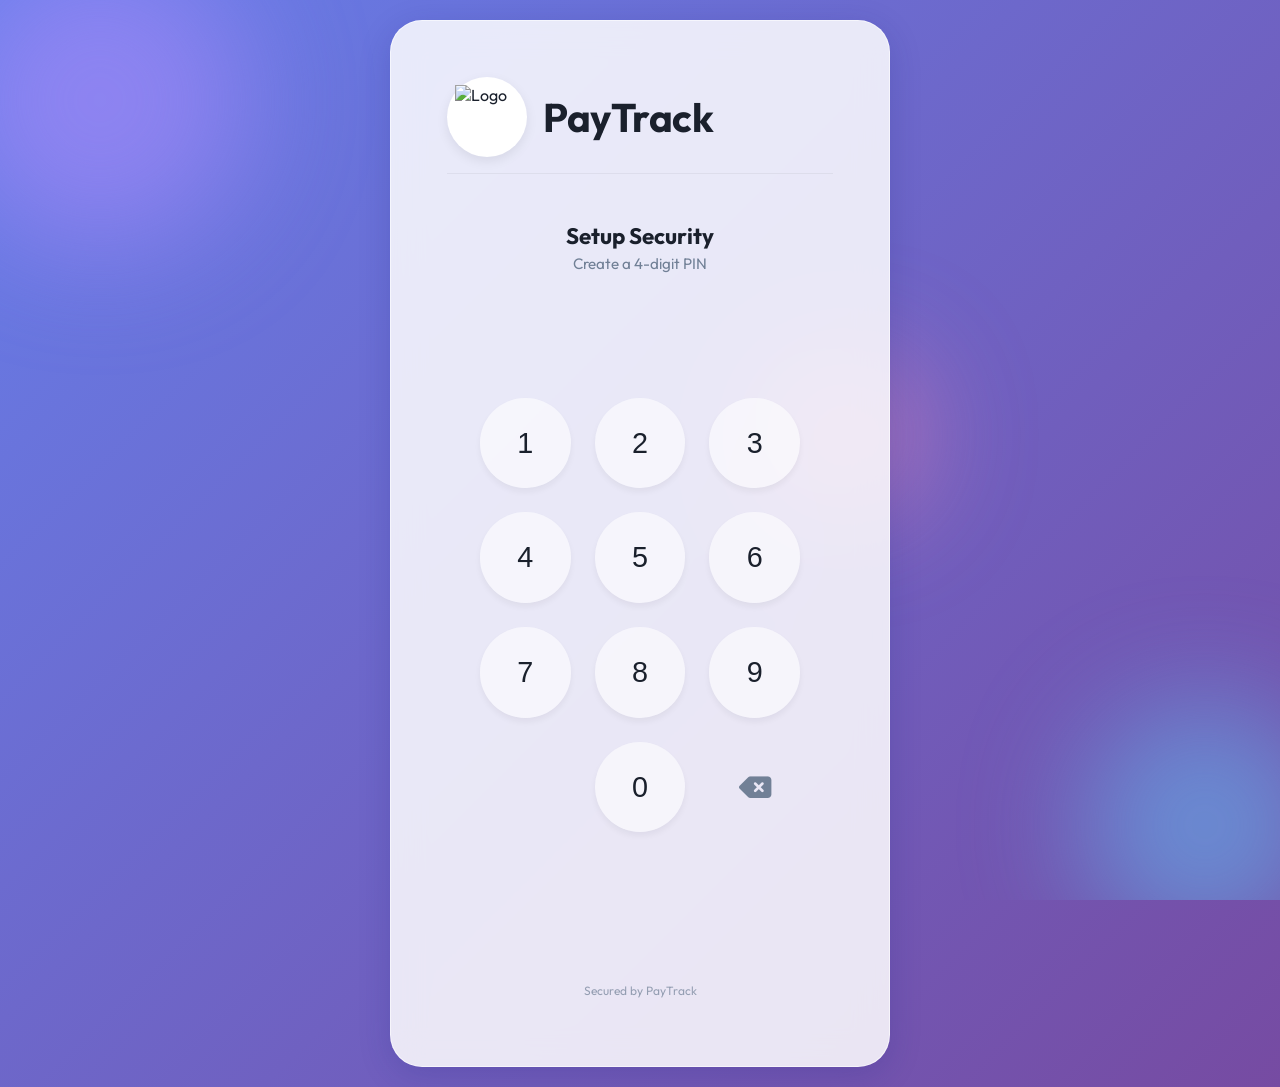
==== index.html @ 03d17786 "add these files of app Paytrack for website of the app" ====
<!DOCTYPE html>
<html lang="en">
<head>
    <meta charset="UTF-8">
    <meta name="viewport" content="width=device-width, initial-scale=1.0">
    <title>Pay-Track</title>
    <link rel="icon" type="image/png" href="Paytrack-icon.png">
    <!-- Font Awesome for Background Icons -->
    <link href="https://cdnjs.cloudflare.com/ajax/libs/font-awesome/6.4.0/css/all.min.css" rel="stylesheet"/>
    <!-- Modern Font -->
    <link rel="preconnect" href="https://fonts.googleapis.com">
    <link rel="preconnect" href="https://fonts.gstatic.com" crossorigin>
    <link href="https://fonts.googleapis.com/css2?family=Inter:wght@300;400;800&display=swap" rel="stylesheet">
    <link rel="stylesheet" href="splash.css">
</head>
<body>

    <!-- Ambient Background Elements -->
    <div id="ambient-bg">
        <!-- Original Glows -->
        <div class="glow-orb orb-1"></div>
        <div class="glow-orb orb-2"></div>
        <div class="glow-orb orb-3"></div>

        <!-- New Background Icons -->
        <i class="fas fa-lock bg-icon icon-lock"></i>
        <i class="fas fa-dollar-sign bg-icon icon-dollar"></i>
        <i class="fas fa-coins bg-icon icon-coins"></i>
        <i class="fas fa-crown bg-icon icon-crown"></i>
        <i class="fas fa-shield-alt bg-icon icon-shield"></i>
        <i class="fas fa-wallet bg-icon icon-wallet"></i>
    </div>

    <!-- Main Content -->
    <div class="splash-content">
        
        <!-- The Beautiful Loader & Logo -->
        <div class="loader-wrapper">
            <div class="loader-ring"></div>
            <div class="logo-container">
                <!-- Using onerror to handle missing images gracefully -->
                <img src="Paytrack-icon.png" alt="Pay-Track" class="splash-logo" onerror="this.src='splsh app image.jpeg'">
            </div>
        </div>

        <!-- Text -->
        <div class="text-container">
            <h1 class="app-title">Pay-Track</h1>
            <p class="app-subtitle">Secure Financial Management</p>
        </div>

    </div>

    <!-- Minimal Footer (Hidden via CSS) -->
    <div class="footer-credit">
        <span class="footer-text">Loading Assets</span>
        <div class="footer-dots">
            <div class="dot"></div>
            <div class="dot"></div>
            <div class="dot"></div>
        </div>
    </div>

    <script>
        // Redirect after animation completes (approx 4 seconds)
        setTimeout(() => {
            window.location.replace('lock.html');
        }, 5000);
    </script>
</body>
</html>
---- splash.css ----
:root {
    /* Deep, rich gradient */
    --bg-gradient: linear-gradient(135deg, #1e3c72 0%, #2a5298 50%, #667eea 100%);
    --accent-color: #4facfe;
    --text-color: #ffffff;
    --glass-border: rgba(255, 255, 255, 0.2);
}

body, html {
    margin: 0;
    padding: 0;
    height: 100%;
    width: 100%;
    font-family: 'Inter', sans-serif;
    overflow: hidden;
    background: var(--bg-gradient);
    display: flex;
    justify-content: center;
    align-items: center;
}

/* --- Ambient Background Animation --- */
#ambient-bg {
    position: absolute;
    top: 0;
    left: 0;
    width: 100%;
    height: 100%;
    z-index: 1;
    overflow: hidden;
    pointer-events: none; /* Ensure icons don't interfere with clicks */
}

.glow-orb {
    position: absolute;
    border-radius: 50%;
    filter: blur(80px);
    opacity: 0.4;
    animation: floatOrb 20s infinite ease-in-out;
}

.orb-1 { width: 400px; height: 400px; background: #764ba2; top: -100px; left: -100px; }
.orb-2 { width: 300px; height: 300px; background: #00f2fe; bottom: -50px; right: -50px; animation-delay: -5s; }
.orb-3 { width: 200px; height: 200px; background: #43e97b; top: 40%; left: 30%; opacity: 0.2; animation-duration: 25s; }

@keyframes floatOrb {
    0%, 100% { transform: translate(0, 0); }
    50% { transform: translate(30px, 50px); }
}

/* --- Background Icons --- */
.bg-icon {
    position: absolute;
    color: rgba(255, 255, 255, 0.08); /* Low opacity for subtle look */
    z-index: 2;
    animation: floatIcon 10s infinite ease-in-out;
}

.icon-lock   { top: 15%; left: 15%; font-size: 4rem; animation-delay: 0s; }
.icon-dollar { top: 20%; right: 20%; font-size: 5rem; animation-delay: -2s; transform: rotate(15deg); }
.icon-coins  { bottom: 25%; left: 10%; font-size: 3.5rem; animation-delay: -4s; }
.icon-crown  { bottom: 20%; right: 15%; font-size: 4.5rem; animation-delay: -1s; color: rgba(255, 215, 0, 0.15); /* Slight gold tint */ }
.icon-shield { top: 40%; left: 80%; font-size: 3rem; animation-delay: -3s; }
.icon-wallet { top: 50%; left: 5%; font-size: 3rem; animation-delay: -5s; }

@keyframes floatIcon {
    0%, 100% { transform: translateY(0) rotate(0deg); }
    50% { transform: translateY(-20px) rotate(10deg); }
}

/* --- Main Content --- */
.splash-content {
    position: relative;
    z-index: 10;
    display: flex;
    flex-direction: column;
    align-items: center;
    justify-content: center;
}

/* --- The Beautiful Loader (Orbit Ring) --- */
.loader-wrapper {
    position: relative;
    /* Increased Size from 180px to 260px */
    width: 260px; 
    height: 260px;
    display: flex;
    align-items: center;
    justify-content: center;
    margin-bottom: 2.5rem;
}

/* The spinning ring */
.loader-ring {
    position: absolute;
    width: 100%;
    height: 100%;
    border-radius: 50%;
    border: 4px solid transparent; /* Slightly thicker */
    border-top-color: var(--accent-color);
    border-right-color: rgba(79, 172, 254, 0.5);
    animation: spin 1.5s linear infinite;
    z-index: 1;
}

/* Second, slower ring for depth */
.loader-ring::before {
    content: "";
    position: absolute;
    top: 10px; left: 10px; right: 10px; bottom: 10px;
    border-radius: 50%;
    border: 4px solid transparent;
    border-top-color: rgba(255, 255, 255, 0.6);
    border-left-color: rgba(255, 255, 255, 0.3);
    animation: spin 3s linear infinite reverse;
}

@keyframes spin {
    0% { transform: rotate(0deg); }
    100% { transform: rotate(360deg); }
}

/* Logo Container (Solid White) */
.logo-container {
    /* Increased Size from 140px to 200px */
    width: 200px;
    height: 200px;
    background: #ffffff; /* Solid White Background */
    border: 5px solid rgba(255, 255, 255, 0.3); /* Outer glow border */
    border-radius: 50%;
    display: flex;
    align-items: center;
    justify-content: center;
    box-shadow: 0 15px 50px rgba(0, 0, 0, 0.3);
    animation: pulseLogo 3s ease-in-out infinite;
    z-index: 2;
}

.splash-logo {
    /* Increased Size from 100px to 150px */
    width: 210px;
    height: 210px;
    object-fit: contain;
    border-radius: 100%;
    filter: drop-shadow(0 4px 6px rgba(0,0,0,0.1)); 
}

@keyframes pulseLogo {
    0%, 100% { transform: scale(1); box-shadow: 0 15px 50px rgba(0, 0, 0, 0.3); }
    50% { transform: scale(1.03); box-shadow: 0 25px 70px rgba(79, 172, 254, 0.5); }
}

/* --- Typography --- */
.text-container {
    text-align: center;
    animation: fadeInUp 1s ease-out forwards;
    opacity: 0;
    transform: translateY(20px);
}

.app-title {
    font-size: 3.2rem; /* Increased size */
    font-weight: 800;
    color: white;
    letter-spacing: 1px;
    margin: 0;
    text-shadow: 0 2px 15px rgba(0,0,0,0.3);
    background: linear-gradient(to right, #ffffff, #a1c4fd);
    -webkit-background-clip: text;
    -webkit-text-fill-color: transparent;
}

.app-subtitle {
    font-size: 1.1rem;
    color: rgba(255, 255, 255, 0.8);
    margin-top: 0.5rem;
    letter-spacing: 0.5px;
    font-weight: 400;
}

@keyframes fadeInUp {
    to { opacity: 1; transform: translateY(0); }
}

/* --- Footer (Hidden) --- */
.footer-credit {
    display: none;
}
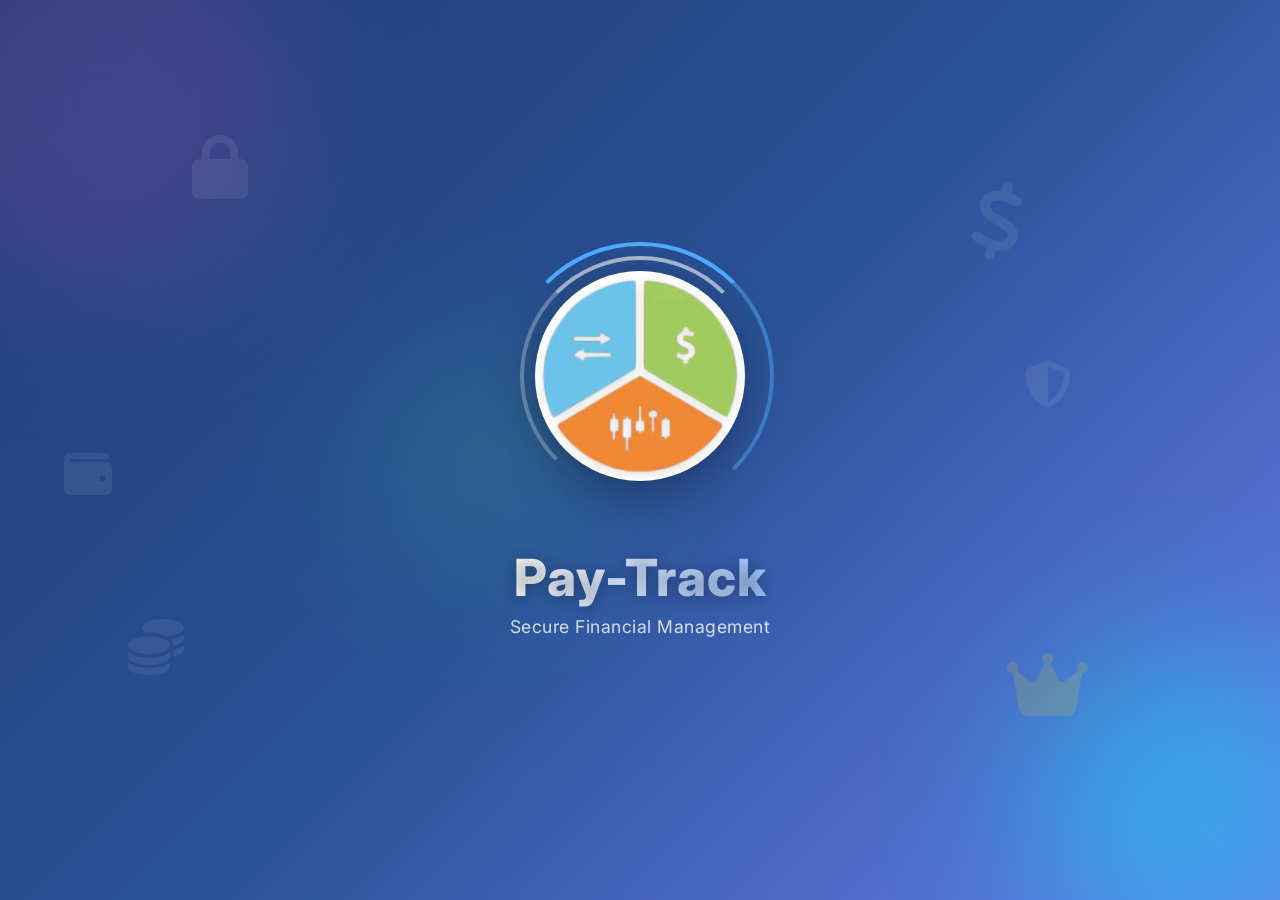
==== commit e9dc3cc6: "new paytrack(full update)" ====
--- a/index.html
+++ b/index.html
@@ -1,8 +1,9 @@
 <!DOCTYPE html>
 <html lang="en">
 <head>
+    <script src="capacitor.js"></script>
     <meta charset="UTF-8">
-    <meta name="viewport" content="width=device-width, initial-scale=1.0">
+    <meta name="viewport" content="width=device-width, initial-scale=1.0, maximum-scale=1.0, user-scalable=no, viewport-fit=cover">
     <title>Pay-Track</title>
     <link rel="icon" type="image/png" href="Paytrack-icon.png">
     <!-- Font Awesome for Background Icons -->
@@ -12,6 +13,7 @@
     <link rel="preconnect" href="https://fonts.gstatic.com" crossorigin>
     <link href="https://fonts.googleapis.com/css2?family=Inter:wght@300;400;800&display=swap" rel="stylesheet">
     <link rel="stylesheet" href="splash.css">
+    <script src="sw-register.js"></script>
 </head>
 <body>
 
@@ -39,7 +41,7 @@
             <div class="loader-ring"></div>
             <div class="logo-container">
                 <!-- Using onerror to handle missing images gracefully -->
-                <img src="Paytrack-icon.png" alt="Pay-Track" class="splash-logo" onerror="this.src='splsh app image.jpeg'">
+                <img src="Paytrack-icon.png" alt="Pay-Track" class="splash-logo" onerror="this.src='splash.jpeg'">
             </div>
         </div>
 
@@ -62,10 +64,40 @@
     </div>
 
     <script>
-        // Redirect after animation completes (approx 4 seconds)
-        setTimeout(() => {
-            window.location.replace('lock.html');
-        }, 5000);
-    </script>
+    // 1. REDIRECTION LOGIC (This runs no matter what)
+    // Always go to the lock screen — never a separate offline page.
+    // lock.html (and dashboard/settings/paytrack beyond it) already work
+    // fully offline: the service worker caches the app shell and every
+    // vendor asset it needs, and login/PIN checks run entirely off
+    // localStorage. Connectivity is only needed for the cloud-sync
+    // features, which already fail gracefully on their own when offline.
+    const startApp = () => {
+        console.log("Timer finished, redirecting...");
+        window.location.href = 'lock.html';
+    };
+
+    // Start the timer immediately
+    setTimeout(startApp, 4000); // Increased to 4 seconds to ensure user sees your beautiful splash
+
+    // 2. FULLSCREEN / STATUS BAR LOGIC (Safe Mode)
+    document.addEventListener('DOMContentLoaded', async () => {
+        // Check if Capacitor exists before using it
+        if (window.Capacitor && window.Capacitor.Plugins && window.Capacitor.Plugins.StatusBar) {
+            const { StatusBar } = window.Capacitor.Plugins;
+            try {
+                // Make the WebView cover the whole screen
+                await StatusBar.setOverlaysWebView({ overlay: true });
+                // Set background to transparent
+                await StatusBar.setBackgroundColor({ color: '#00000000' }); 
+                // Set icon color
+                await StatusBar.setStyle({ style: 'LIGHT' }); 
+            } catch (e) {
+                console.warn("StatusBar setup failed, but app will still load.", e);
+            }
+        } else {
+            console.log("Capacitor not detected. Running in web mode.");
+        }
+    });
+</script>
 </body>
 </html>
--- a/splash.css
+++ b/splash.css
@@ -138,8 +138,8 @@
 
 .splash-logo {
     /* Increased Size from 100px to 150px */
-    width: 210px;
-    height: 210px;
+    width: 200px;
+    height: 205px;
     object-fit: contain;
     border-radius: 100%;
     filter: drop-shadow(0 4px 6px rgba(0,0,0,0.1)); 
@@ -185,4 +185,16 @@
 /* --- Footer (Hidden) --- */
 .footer-credit {
     display: none;
+}
+
+body {
+    /* This ensures the background covers the whole screen */
+    min-height: 100vh;
+    padding-top: env(safe-area-inset-top);    /* Adds space for the clock/notch */
+    padding-bottom: env(safe-area-inset-bottom); /* Adds space for the home bar */
+}
+
+/* If your header feels too close to the top icons, add it to your header container too */
+.header-container {
+    padding-top: 10px; /* Extra padding so icons don't hit the clock */
 }
